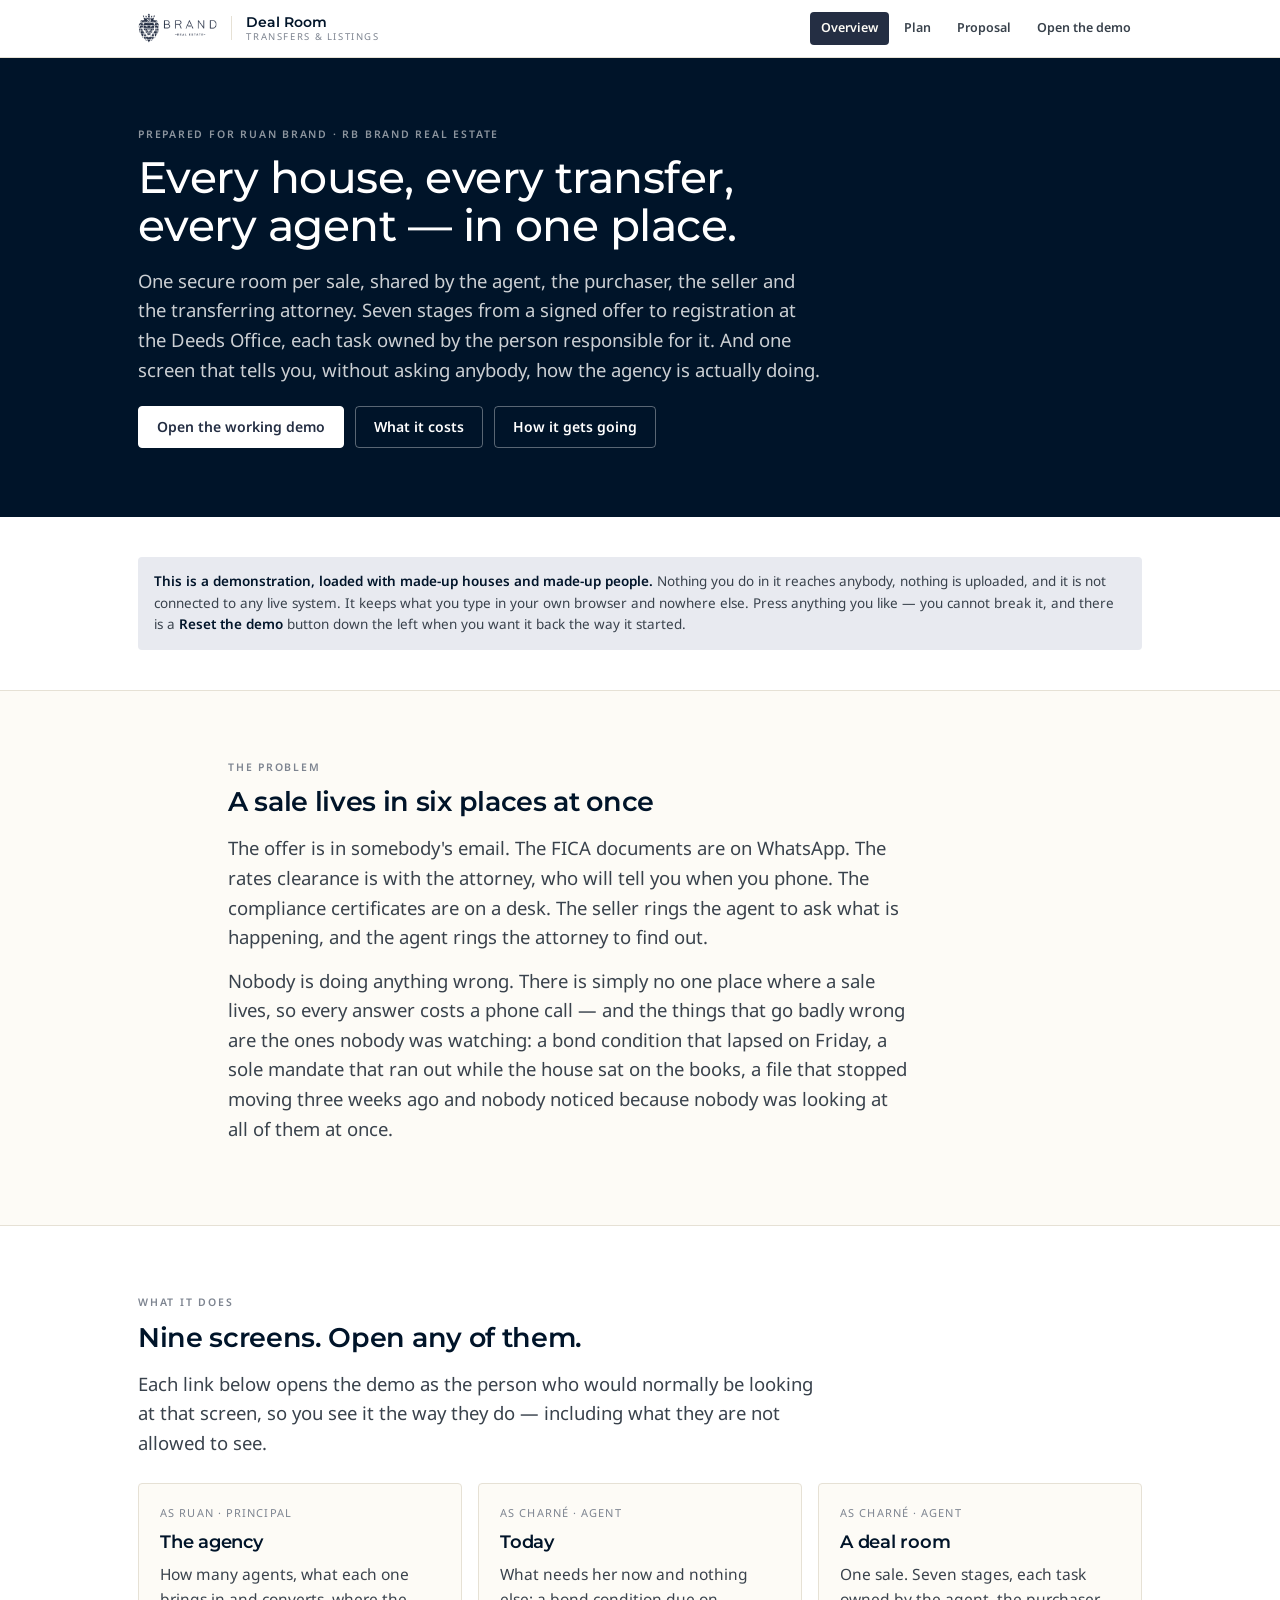
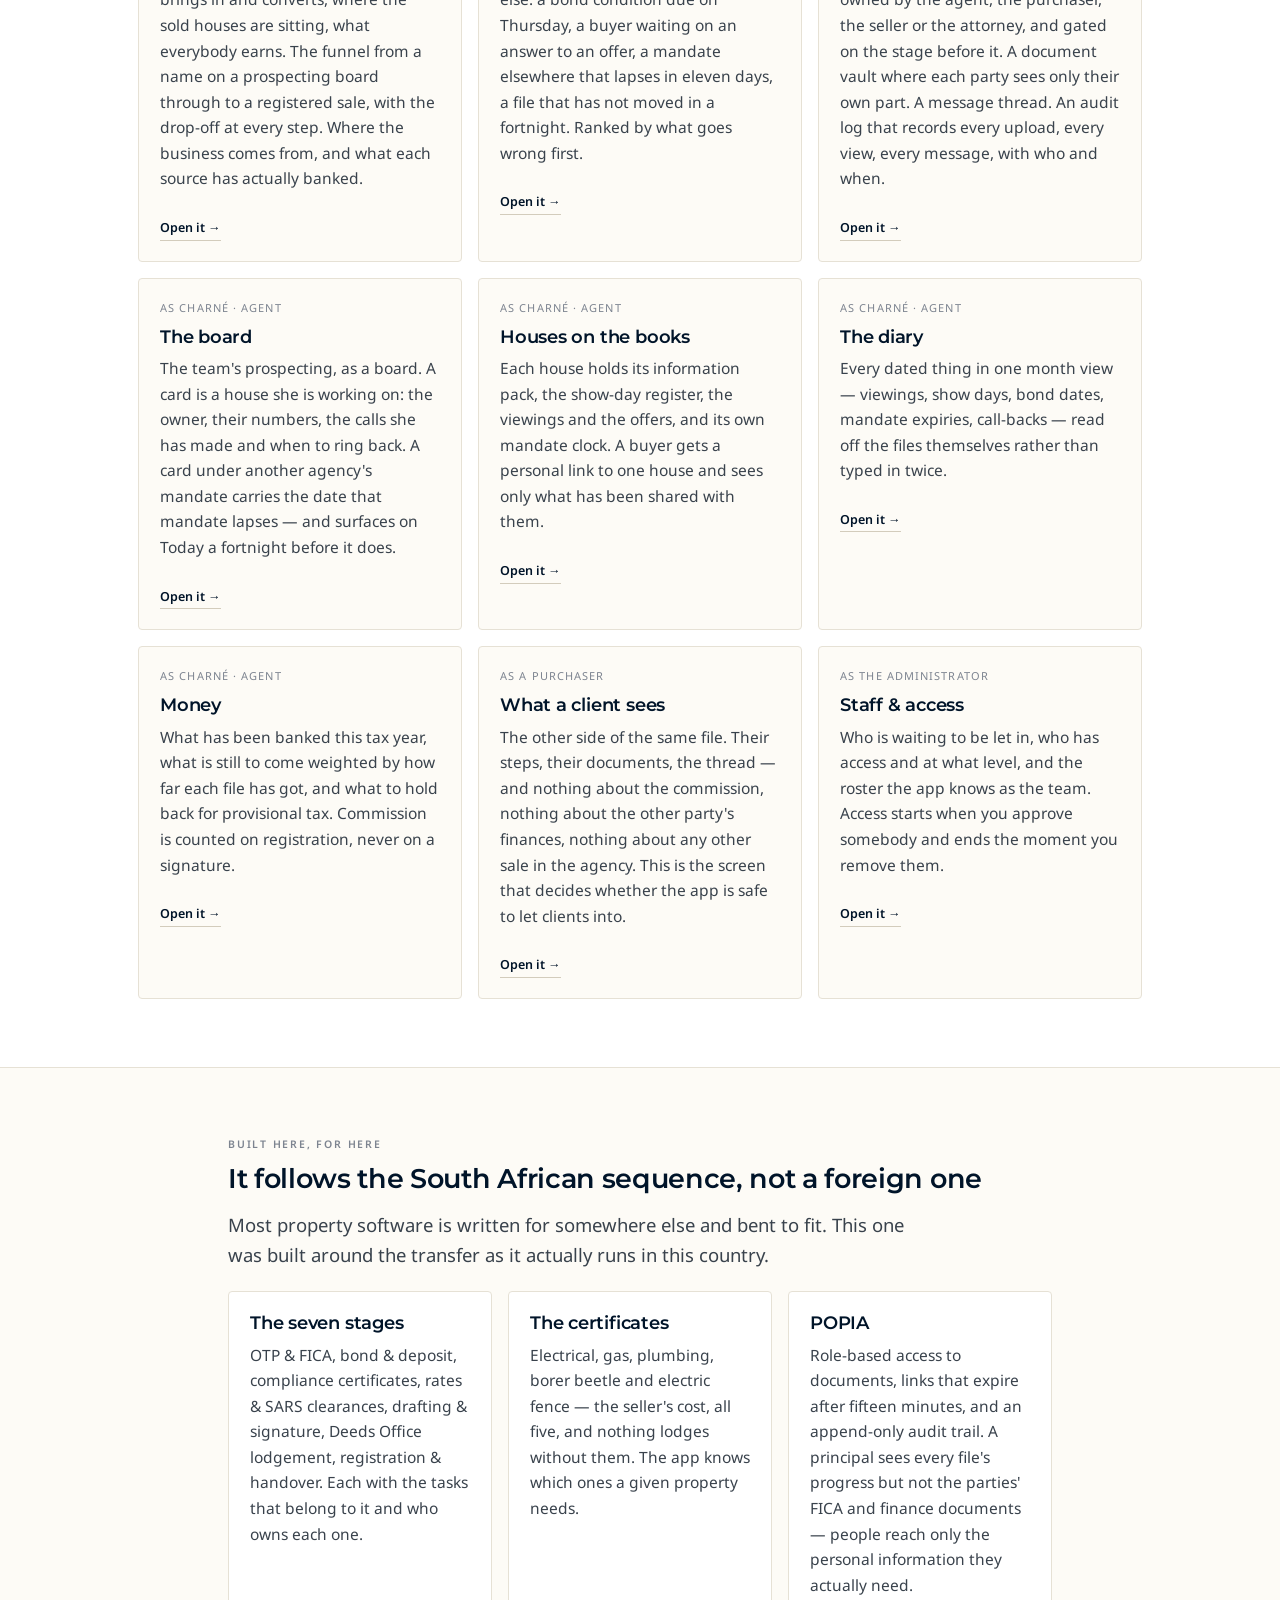
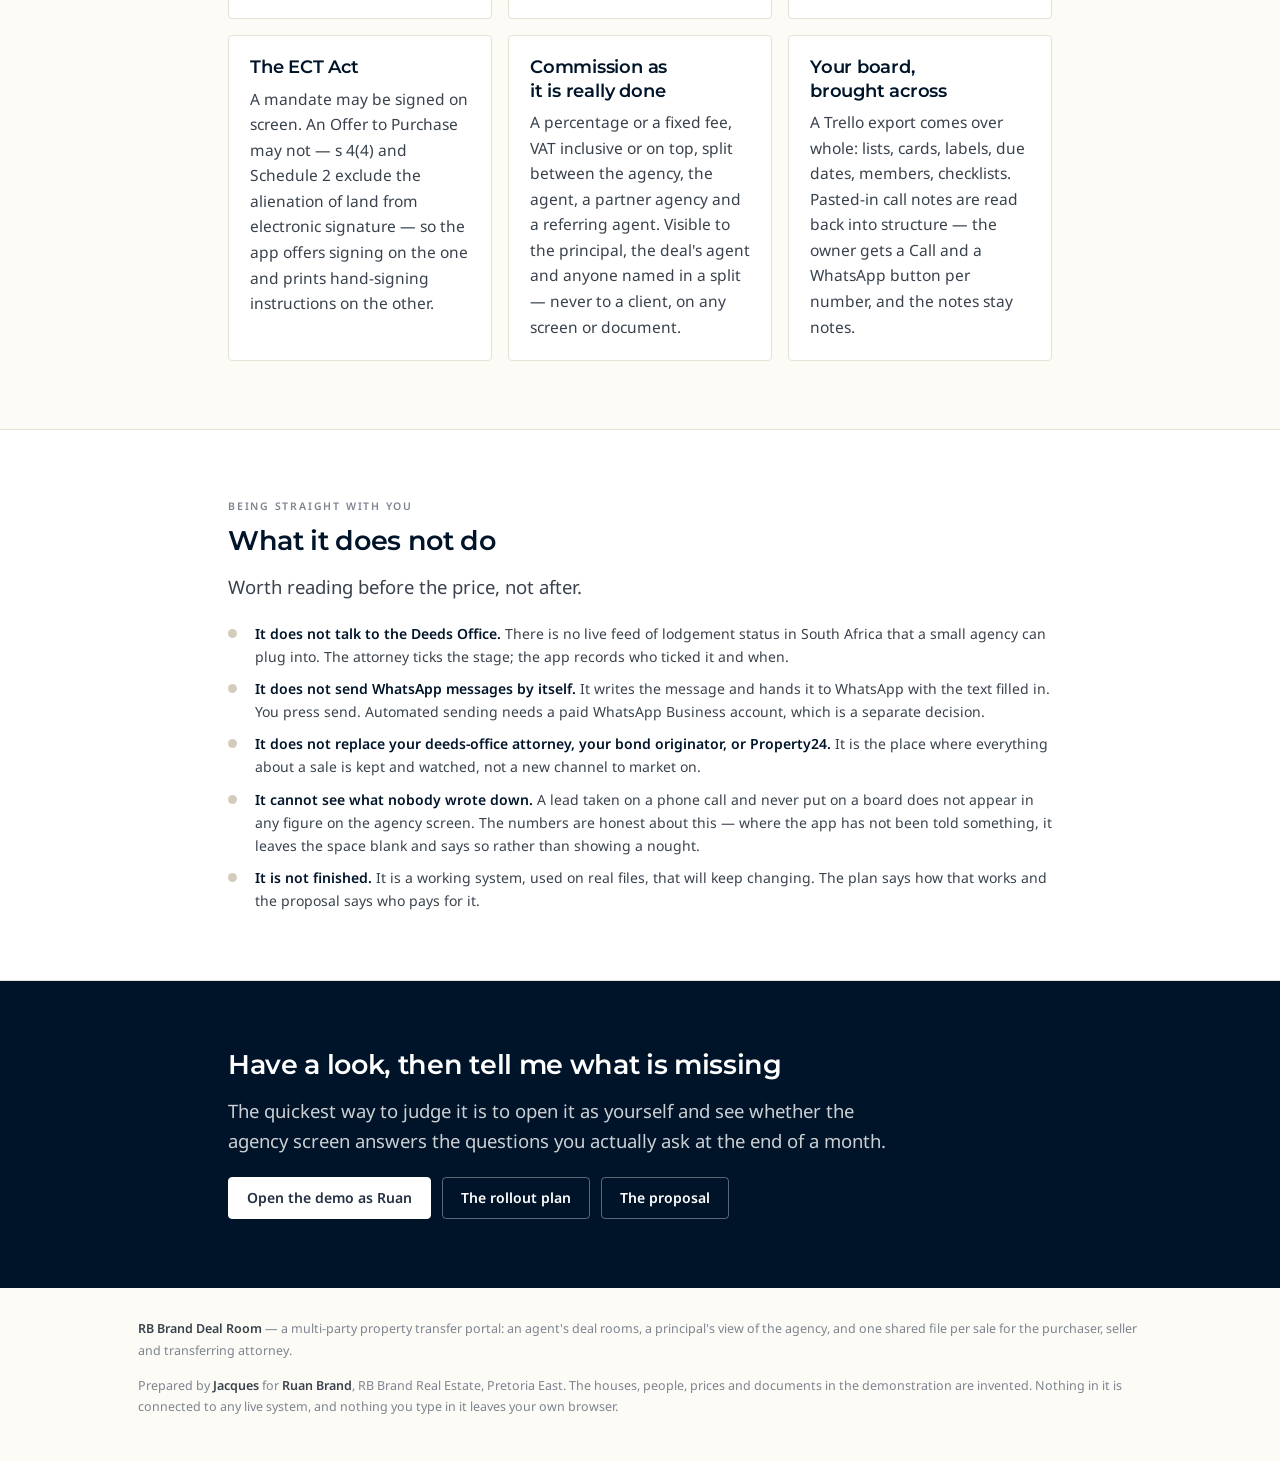
==== demo/index.html @ aa37e5e6 "A demonstration site, for showing the agency to its owner Three pages and a working copy of the app," ====
<!doctype html>
<html lang="en-ZA">
<head>
<meta charset="utf-8">
<meta name="viewport" content="width=device-width,initial-scale=1,viewport-fit=cover">
<title>RB Brand Deal Room</title>
<meta name="description" content="One room per sale, shared by the agent, the purchaser, the seller and the transferring attorney — and one screen that tells the principal how the agency is doing.">
<meta name="theme-color" content="#242E43">
<link rel="icon" href="app/favicon-32.png" type="image/png" sizes="32x32">
<link rel="preconnect" href="https://fonts.googleapis.com"><link rel="preconnect" href="https://fonts.gstatic.com" crossorigin>
<link rel="stylesheet" href="https://fonts.googleapis.com/css2?family=Montserrat:wght@300;400;500;600;700&family=Noto+Sans:wght@400;500;600;700&family=Noto+Sans+Mono:wght@400;500&display=swap">
<link rel="stylesheet" href="rb.css">
</head>
<body>

<header class="bar">
  <div class="wrap wide">
    <img class="lockup" src="rb-logo.png" alt="RB Brand Real Estate">
    <span class="sep"></span>
    <div class="who"><b>Deal&nbsp;Room</b><span>Transfers &amp; Listings</span></div>
    <nav>
      <a href="index.html" aria-current="page">Overview</a>
      <a href="plan.html">Plan</a>
      <a href="proposal.html">Proposal</a>
      <a href="app/?as=riaan&amp;view=agency">Open the demo</a>
    </nav>
  </div>
</header>

<section class="band ink">
  <div class="wrap wide">
    <p class="eyebrow">Prepared for Ruan Brand · RB Brand Real Estate</p>
    <h1>Every house, every transfer,<br>every agent — in one place.</h1>
    <p class="lead" style="margin-top:16px">One secure room per sale, shared by the agent, the purchaser, the seller
      and the transferring attorney. Seven stages from a signed offer to registration at the Deeds Office, each task
      owned by the person responsible for it. And one screen that tells you, without asking anybody, how the agency
      is actually doing.</p>
    <div class="btns">
      <a class="btn btn-p" href="app/?as=riaan&amp;view=agency">Open the working demo</a>
      <a class="btn" href="proposal.html">What it costs</a>
      <a class="btn" href="plan.html">How it gets going</a>
    </div>
  </div>
</section>

<section class="band tight paper">
  <div class="wrap wide">
    <div class="note calm"><div><b>This is a demonstration, loaded with made-up houses and made-up people.</b>
      Nothing you do in it reaches anybody, nothing is uploaded, and it is not connected to any live system.
      It keeps what you type in your own browser and nowhere else. Press anything you like — you cannot break it,
      and there is a <b>Reset the demo</b> button down the left when you want it back the way it started.</div></div>
  </div>
</section>

<section class="band">
  <div class="wrap">
    <p class="eyebrow">The problem</p>
    <h2>A sale lives in six places at once</h2>
    <p class="lead" style="margin-top:14px">The offer is in somebody's email. The FICA documents are on WhatsApp.
      The rates clearance is with the attorney, who will tell you when you phone. The compliance certificates are
      on a desk. The seller rings the agent to ask what is happening, and the agent rings the attorney to find out.</p>
    <p class="lead">Nobody is doing anything wrong. There is simply no one place where a sale lives, so every answer
      costs a phone call — and the things that go badly wrong are the ones nobody was watching: a bond condition
      that lapsed on Friday, a sole mandate that ran out while the house sat on the books, a file that stopped
      moving three weeks ago and nobody noticed because nobody was looking at all of them at once.</p>
  </div>
</section>

<section class="band paper">
  <div class="wrap wide">
    <p class="eyebrow">What it does</p>
    <h2>Nine screens. Open any of them.</h2>
    <p class="lead" style="margin-top:14px;margin-bottom:26px">Each link below opens the demo as the person who would
      normally be looking at that screen, so you see it the way they do — including what they are not allowed to see.</p>

    <div class="grid grid-2">
      <div class="card">
        <div class="who-l">As Ruan · Principal</div>
        <h3>The agency</h3>
        <p>How many agents, what each one brings in and converts, where the sold houses are sitting, what everybody
          earns. The funnel from a name on a prospecting board through to a registered sale, with the drop-off at
          every step. Where the business comes from, and what each source has actually banked.</p>
        <a class="go" href="app/?as=riaan&amp;view=agency">Open it →</a>
      </div>
      <div class="card">
        <div class="who-l">As Charné · Agent</div>
        <h3>Today</h3>
        <p>What needs her now and nothing else: a bond condition due on Thursday, a buyer waiting on an answer to
          an offer, a mandate elsewhere that lapses in eleven days, a file that has not moved in a fortnight.
          Ranked by what goes wrong first.</p>
        <a class="go" href="app/?as=charne&amp;view=today">Open it →</a>
      </div>
      <div class="card">
        <div class="who-l">As Charné · Agent</div>
        <h3>A deal room</h3>
        <p>One sale. Seven stages, each task owned by the agent, the purchaser, the seller or the attorney, and
          gated on the stage before it. A document vault where each party sees only their own part. A message
          thread. An audit log that records every upload, every view, every message, with who and when.</p>
        <a class="go" href="app/?as=charne&amp;deal=d1&amp;view=dash">Open it →</a>
      </div>
      <div class="card">
        <div class="who-l">As Charné · Agent</div>
        <h3>The board</h3>
        <p>The team's prospecting, as a board. A card is a house she is working on: the owner, their numbers, the
          calls she has made and when to ring back. A card under another agency's mandate carries the date that
          mandate lapses — and surfaces on Today a fortnight before it does.</p>
        <a class="go" href="app/?as=charne&amp;view=board">Open it →</a>
      </div>
      <div class="card">
        <div class="who-l">As Charné · Agent</div>
        <h3>Houses on the books</h3>
        <p>Each house holds its information pack, the show-day register, the viewings and the offers, and its own
          mandate clock. A buyer gets a personal link to one house and sees only what has been shared with them.</p>
        <a class="go" href="app/?as=charne&amp;view=listings">Open it →</a>
      </div>
      <div class="card">
        <div class="who-l">As Charné · Agent</div>
        <h3>The diary</h3>
        <p>Every dated thing in one month view — viewings, show days, bond dates, mandate expiries, call-backs —
          read off the files themselves rather than typed in twice.</p>
        <a class="go" href="app/?as=charne&amp;view=cal">Open it →</a>
      </div>
      <div class="card">
        <div class="who-l">As Charné · Agent</div>
        <h3>Money</h3>
        <p>What has been banked this tax year, what is still to come weighted by how far each file has got, and
          what to hold back for provisional tax. Commission is counted on registration, never on a signature.</p>
        <a class="go" href="app/?as=charne&amp;view=money">Open it →</a>
      </div>
      <div class="card">
        <div class="who-l">As a purchaser</div>
        <h3>What a client sees</h3>
        <p>The other side of the same file. Their steps, their documents, the thread — and nothing about the
          commission, nothing about the other party's finances, nothing about any other sale in the agency.
          This is the screen that decides whether the app is safe to let clients into.</p>
        <a class="go" href="app/?as=thabo&amp;deal=d1&amp;view=track">Open it →</a>
      </div>
      <div class="card">
        <div class="who-l">As the administrator</div>
        <h3>Staff &amp; access</h3>
        <p>Who is waiting to be let in, who has access and at what level, and the roster the app knows as the team.
          Access starts when you approve somebody and ends the moment you remove them.</p>
        <a class="go" href="app/?as=jacques&amp;view=staff">Open it →</a>
      </div>
    </div>
  </div>
</section>

<section class="band">
  <div class="wrap">
    <p class="eyebrow">Built here, for here</p>
    <h2>It follows the South African sequence, not a foreign one</h2>
    <p class="lead" style="margin-top:14px">Most property software is written for somewhere else and bent to fit.
      This one was built around the transfer as it actually runs in this country.</p>
    <div class="grid" style="margin-top:22px">
      <div class="card"><h3>The seven stages</h3><p>OTP &amp; FICA, bond &amp; deposit, compliance certificates,
        rates &amp; SARS clearances, drafting &amp; signature, Deeds Office lodgement, registration &amp; handover.
        Each with the tasks that belong to it and who owns each one.</p></div>
      <div class="card"><h3>The certificates</h3><p>Electrical, gas, plumbing, borer beetle and electric fence —
        the seller's cost, all five, and nothing lodges without them. The app knows which ones a given property needs.</p></div>
      <div class="card"><h3>POPIA</h3><p>Role-based access to documents, links that expire after fifteen minutes,
        and an append-only audit trail. A principal sees every file's progress but not the parties' FICA and
        finance documents — people reach only the personal information they actually need.</p></div>
      <div class="card"><h3>The ECT Act</h3><p>A mandate may be signed on screen. An Offer to Purchase may not —
        s 4(4) and Schedule 2 exclude the alienation of land from electronic signature — so the app offers signing
        on the one and prints hand-signing instructions on the other.</p></div>
      <div class="card"><h3>Commission as it is really done</h3><p>A percentage or a fixed fee, VAT inclusive or on
        top, split between the agency, the agent, a partner agency and a referring agent. Visible to the principal,
        the deal's agent and anyone named in a split — never to a client, on any screen or document.</p></div>
      <div class="card"><h3>Your board, brought across</h3><p>A Trello export comes over whole: lists, cards, labels,
        due dates, members, checklists. Pasted-in call notes are read back into structure — the owner gets a Call
        and a WhatsApp button per number, and the notes stay notes.</p></div>
    </div>
  </div>
</section>

<section class="band paper">
  <div class="wrap">
    <p class="eyebrow">Being straight with you</p>
    <h2>What it does not do</h2>
    <p class="lead" style="margin-top:14px">Worth reading before the price, not after.</p>
    <ul class="ticks" style="margin-top:20px">
      <li class="no"><span><b>It does not talk to the Deeds Office.</b> There is no live feed of lodgement status
        in South Africa that a small agency can plug into. The attorney ticks the stage; the app records who ticked
        it and when.</span></li>
      <li class="no"><span><b>It does not send WhatsApp messages by itself.</b> It writes the message and hands it
        to WhatsApp with the text filled in. You press send. Automated sending needs a paid WhatsApp Business
        account, which is a separate decision.</span></li>
      <li class="no"><span><b>It does not replace your deeds-office attorney, your bond originator, or Property24.</b>
        It is the place where everything about a sale is kept and watched, not a new channel to market on.</span></li>
      <li class="no"><span><b>It cannot see what nobody wrote down.</b> A lead taken on a phone call and never put
        on a board does not appear in any figure on the agency screen. The numbers are honest about this — where
        the app has not been told something, it leaves the space blank and says so rather than showing a nought.</span></li>
      <li class="no"><span><b>It is not finished.</b> It is a working system, used on real files, that will keep
        changing. The plan says how that works and the proposal says who pays for it.</span></li>
    </ul>
  </div>
</section>

<section class="band ink">
  <div class="wrap">
    <h2>Have a look, then tell me what is missing</h2>
    <p class="lead" style="margin-top:14px">The quickest way to judge it is to open it as yourself and see whether
      the agency screen answers the questions you actually ask at the end of a month.</p>
    <div class="btns">
      <a class="btn btn-p" href="app/?as=riaan&amp;view=agency">Open the demo as Ruan</a>
      <a class="btn" href="plan.html">The rollout plan</a>
      <a class="btn" href="proposal.html">The proposal</a>
    </div>
  </div>
</section>

<footer>
  <div class="wrap wide">
    <p><b>RB Brand Deal Room</b> — a multi-party property transfer portal: an agent's deal rooms, a principal's
      view of the agency, and one shared file per sale for the purchaser, seller and transferring attorney.</p>
    <p>Prepared by <b>Jacques</b> for <b>Ruan Brand</b>, RB Brand Real Estate, Pretoria East. The houses, people,
      prices and documents in the demonstration are invented. Nothing in it is connected to any live system, and
      nothing you type in it leaves your own browser.</p>
  </div>
</footer>

</body>
</html>
---- demo/rb.css ----
/* RB Brand Real Estate — the identity as read off rbbrandrealestate.co.za.
   One navy, a deeper navy behind it, slate for reading, cream for the page.
   The brand carries no accent colour, so the navy does the work an accent
   normally does; on a dark screen that role passes to a warm stone. */
:root{
  --navy:#242E43; --deep:#001429; --slate:#39424C; --cream:#FDFBF6; --surface:#FFFFFF;
  --line:#E6E1D5; --line-2:#D3CCBC; --muted:#7D8490; --accent:#242E43; --accent-soft:#E8EAF0;
  --go:#1A6B3A; --go-bg:#E9F3EC; --wait:#8A6100; --wait-bg:#FBF1DC; --stop:#8B1A1A; --stop-bg:#F8EAEA;
  --display:Montserrat,"Helvetica Neue",Arial,sans-serif;
  --body:"Noto Sans","Helvetica Neue",Arial,sans-serif;
  --mono:"Noto Sans Mono",ui-monospace,Menlo,Consolas,monospace;
  --invert:0; --r:4px;
  color-scheme:light;
}
@media (prefers-color-scheme:dark){
  :root:not([data-theme="light"]){
    --navy:#AEB6C4; --deep:#F2EFE8; --slate:#AEB6C4; --cream:#0B111C; --surface:#151D2B;
    --line:#283245; --line-2:#364156; --muted:#828B9A; --accent:#D8CFBC; --accent-soft:#1D2738;
    --go:#5FBF87; --go-bg:#12301F; --wait:#D9A93C; --wait-bg:#332715; --stop:#E28080; --stop-bg:#331919;
    --invert:1; color-scheme:dark;
  }
}
:root[data-theme="dark"]{
  --navy:#AEB6C4; --deep:#F2EFE8; --slate:#AEB6C4; --cream:#0B111C; --surface:#151D2B;
  --line:#283245; --line-2:#364156; --muted:#828B9A; --accent:#D8CFBC; --accent-soft:#1D2738;
  --go:#5FBF87; --go-bg:#12301F; --wait:#D9A93C; --wait-bg:#332715; --stop:#E28080; --stop-bg:#331919;
  --invert:1; color-scheme:dark;
}

*{box-sizing:border-box}
html{-webkit-text-size-adjust:100%}
body{margin:0;background:var(--cream);color:var(--slate);font-family:var(--body);
  font-size:15.5px;line-height:1.65;-webkit-font-smoothing:antialiased}
img{max-width:100%}

.wrap{max-width:860px;margin:0 auto;
  padding-left:max(18px,env(safe-area-inset-left,0px));
  padding-right:max(18px,env(safe-area-inset-right,0px));padding-block:0}
.wide{max-width:1040px}

h1,h2,h3,h4{font-family:var(--display);color:var(--deep);margin:0;text-wrap:balance;letter-spacing:-.012em}
h1{font-size:clamp(29px,5.6vw,44px);line-height:1.1;font-weight:500}
h2{font-size:clamp(21px,3.4vw,27px);line-height:1.22;font-weight:600}
h3{font-size:clamp(16px,2.2vw,18px);line-height:1.3;font-weight:600}
h4{font-size:14.5px;font-weight:600}
p{margin:0 0 14px}
a{color:var(--deep);text-underline-offset:3px}
strong,b{color:var(--deep);font-weight:600}
.lead{font-size:clamp(16px,2.3vw,18.5px);line-height:1.6;color:var(--slate);max-width:62ch}
.muted{color:var(--muted)}
.mono{font-family:var(--mono);font-variant-numeric:tabular-nums}
.eyebrow{font-size:10.5px;font-weight:600;letter-spacing:.17em;text-transform:uppercase;color:var(--muted);margin:0 0 10px}

/* ── the bar ─────────────────────────────────────────────────────── */
.bar{background:var(--surface);border-bottom:1px solid var(--line);position:sticky;
  top:env(safe-area-inset-top,0px);z-index:20}
body::before{content:"";position:fixed;inset:0 0 auto;height:env(safe-area-inset-top,0px);
  background:var(--surface);z-index:21}
.bar .wrap{display:flex;align-items:center;gap:14px;padding-block:12px;flex-wrap:wrap}
.lockup{height:30px;width:auto;display:block;flex:none;filter:invert(var(--invert))}
.bar .sep{width:1px;height:24px;background:var(--line);flex:none}
.bar .who{display:flex;flex-direction:column;line-height:1.2;min-width:0}
.bar .who b{font-family:var(--display);font-size:14px;font-weight:600;color:var(--deep)}
.bar .who span{font-size:9.5px;letter-spacing:.17em;text-transform:uppercase;color:var(--muted)}
.bar nav{margin-left:auto;display:flex;gap:4px;flex-wrap:wrap}
.bar nav a{font-size:12.5px;font-weight:600;color:var(--slate);text-decoration:none;
  padding:6px 11px;border-radius:var(--r)}
.bar nav a:hover{background:var(--accent-soft);color:var(--deep)}
.bar nav a[aria-current="page"]{background:var(--navy);color:var(--surface)}
:root[data-theme="dark"] .bar nav a[aria-current="page"],
:root:not([data-theme="light"]) .bar nav a[aria-current="page"]{color:var(--cream)}

/* ── bands ───────────────────────────────────────────────────────── */
.band{border-bottom:1px solid var(--line)}
.band>.wrap{padding-block:clamp(38px,7vw,68px)}
.band.tight>.wrap{padding-block:clamp(26px,4.5vw,40px)}
.band.paper{background:var(--surface)}
.band.ink{background:var(--navy);border-bottom-color:var(--navy)}
.band.ink h1,.band.ink h2,.band.ink h3,.band.ink b,.band.ink strong{color:#FFF}
.band.ink,.band.ink p,.band.ink li{color:rgba(255,255,255,.80)}
.band.ink .eyebrow{color:rgba(255,255,255,.55)}
:root[data-theme="dark"] .band.ink,:root:not([data-theme="light"]) .band.ink{background:var(--deep);border-bottom-color:var(--deep)}

/* ── buttons ─────────────────────────────────────────────────────── */
.btn{display:inline-flex;align-items:center;gap:8px;font-family:var(--body);font-size:14px;
  font-weight:600;border-radius:var(--r);padding:11px 18px;border:1px solid var(--line-2);
  background:var(--surface);color:var(--deep);text-decoration:none;cursor:pointer;line-height:1.3}
.btn:hover{border-color:var(--navy)}
.btn-p{background:var(--navy);border-color:var(--navy);color:#FFF}
:root[data-theme="dark"] .btn-p{background:var(--accent);border-color:var(--accent);color:#0B111C}
@media (prefers-color-scheme:dark){:root:not([data-theme="light"]) .btn-p{background:var(--accent);border-color:var(--accent);color:#0B111C}}
.btn-p:hover{opacity:.9}
.band.ink .btn{background:transparent;border-color:rgba(255,255,255,.35);color:#FFF}
.band.ink .btn-p{background:#FFF;border-color:#FFF;color:var(--navy)}
.btns{display:flex;gap:11px;flex-wrap:wrap;margin-top:22px}

/* ── cards and grids ─────────────────────────────────────────────── */
.grid{display:grid;gap:16px;grid-template-columns:repeat(auto-fit,minmax(248px,1fr))}
.grid>*{min-width:0}
.grid-2{grid-template-columns:repeat(auto-fit,minmax(320px,1fr))}
.card{background:var(--surface);border:1px solid var(--line);border-radius:var(--r);padding:20px 21px}
.band.paper .card{background:var(--cream)}
.card h3{margin-bottom:7px}
.card p:last-child{margin-bottom:0}
.card .who-l{font-size:11px;letter-spacing:.1em;text-transform:uppercase;color:var(--muted);margin-bottom:9px}
.card a.go{display:inline-block;margin-top:12px;font-size:12.5px;font-weight:600;color:var(--deep);
  text-decoration:none;border-bottom:1px solid var(--line-2);padding-bottom:1px}
.card a.go:hover{border-bottom-color:var(--navy)}

.note{display:flex;gap:12px;background:var(--wait-bg);color:var(--wait);border-radius:var(--r);
  padding:14px 16px;font-size:13.5px;line-height:1.6}
.note b{color:inherit}
.note.calm{background:var(--accent-soft);color:var(--slate)}
.note.calm b{color:var(--deep)}

/* ── numbered steps ──────────────────────────────────────────────── */
ol.steps{list-style:none;margin:0;padding:0;counter-reset:s;display:flex;flex-direction:column;gap:2px}
ol.steps>li{counter-increment:s;display:grid;grid-template-columns:34px 1fr;gap:15px;
  padding:17px 0;border-top:1px solid var(--line)}
ol.steps>li:first-child{border-top:0}
ol.steps>li::before{content:counter(s,decimal-leading-zero);font-family:var(--mono);font-size:12px;
  color:var(--muted);padding-top:3px}
ol.steps h3{margin-bottom:5px}
ol.steps p{margin:0;font-size:14px}
ol.steps .when{font-family:var(--mono);font-size:11px;color:var(--muted);
  letter-spacing:.04em;margin-bottom:5px;display:block}

/* ── tables ──────────────────────────────────────────────────────── */
.tbl{overflow-x:auto;border:1px solid var(--line);border-radius:var(--r);background:var(--surface)}
.band.paper .tbl{background:var(--cream)}
table{width:100%;border-collapse:collapse;font-size:13.5px}
th,td{text-align:left;padding:11px 14px;border-bottom:1px solid var(--line);vertical-align:top}
th{font-size:10px;font-weight:600;letter-spacing:.11em;text-transform:uppercase;color:var(--muted);
  background:var(--accent-soft);white-space:nowrap}
:root[data-theme="dark"] th,:root:not([data-theme="light"]) th{background:var(--accent-soft)}
tbody tr:last-child td{border-bottom:0}
td.n,th.n{text-align:right;font-family:var(--mono);font-variant-numeric:tabular-nums;white-space:nowrap}
td b{color:var(--deep)}
tfoot td{font-weight:600;background:var(--accent-soft)}

/* ── price ───────────────────────────────────────────────────────── */
.price{display:flex;flex-direction:column;gap:3px;margin:4px 0 16px}
.price .amt{font-family:var(--display);font-size:clamp(28px,5vw,38px);font-weight:600;color:var(--deep);
  line-height:1.05;font-variant-numeric:tabular-nums}
.price .per{font-size:12.5px;color:var(--muted)}
.tag{display:inline-block;font-size:10.5px;font-weight:600;letter-spacing:.1em;text-transform:uppercase;
  padding:3px 9px;border-radius:999px;background:var(--accent-soft);color:var(--slate);margin-bottom:12px}
.tag.go{background:var(--go-bg);color:var(--go)}

ul.ticks{list-style:none;margin:0;padding:0;display:flex;flex-direction:column;gap:9px;font-size:14px}
ul.ticks li{display:grid;grid-template-columns:17px 1fr;gap:10px;align-items:start}
ul.ticks li::before{content:"";width:9px;height:9px;margin-top:7px;border-radius:50%;
  background:var(--accent);box-shadow:0 0 0 3px var(--accent-soft)}
ul.ticks li.no::before{background:var(--line-2);box-shadow:0 0 0 3px transparent}
ul.plain{margin:0;padding-left:20px;font-size:14px;display:flex;flex-direction:column;gap:7px}

.sig{display:grid;gap:22px 30px;grid-template-columns:repeat(auto-fit,minmax(230px,1fr));margin-top:10px;max-width:620px}
.sig .ln{border-bottom:1px solid var(--line-2);height:38px}
.sig .lbl{font-size:11px;letter-spacing:.1em;text-transform:uppercase;color:var(--muted);margin-top:7px}

footer{font-size:12.5px;color:var(--muted);line-height:1.7}
footer .wrap{padding-block:30px}
footer b{color:var(--slate)}

@media print{
  .bar,.btns,.noprint{display:none!important}
  body{background:#fff;font-size:11pt}
  .band{border-bottom:0}
  .band>.wrap{padding-block:14px}
  .card,.tbl{break-inside:avoid}
}
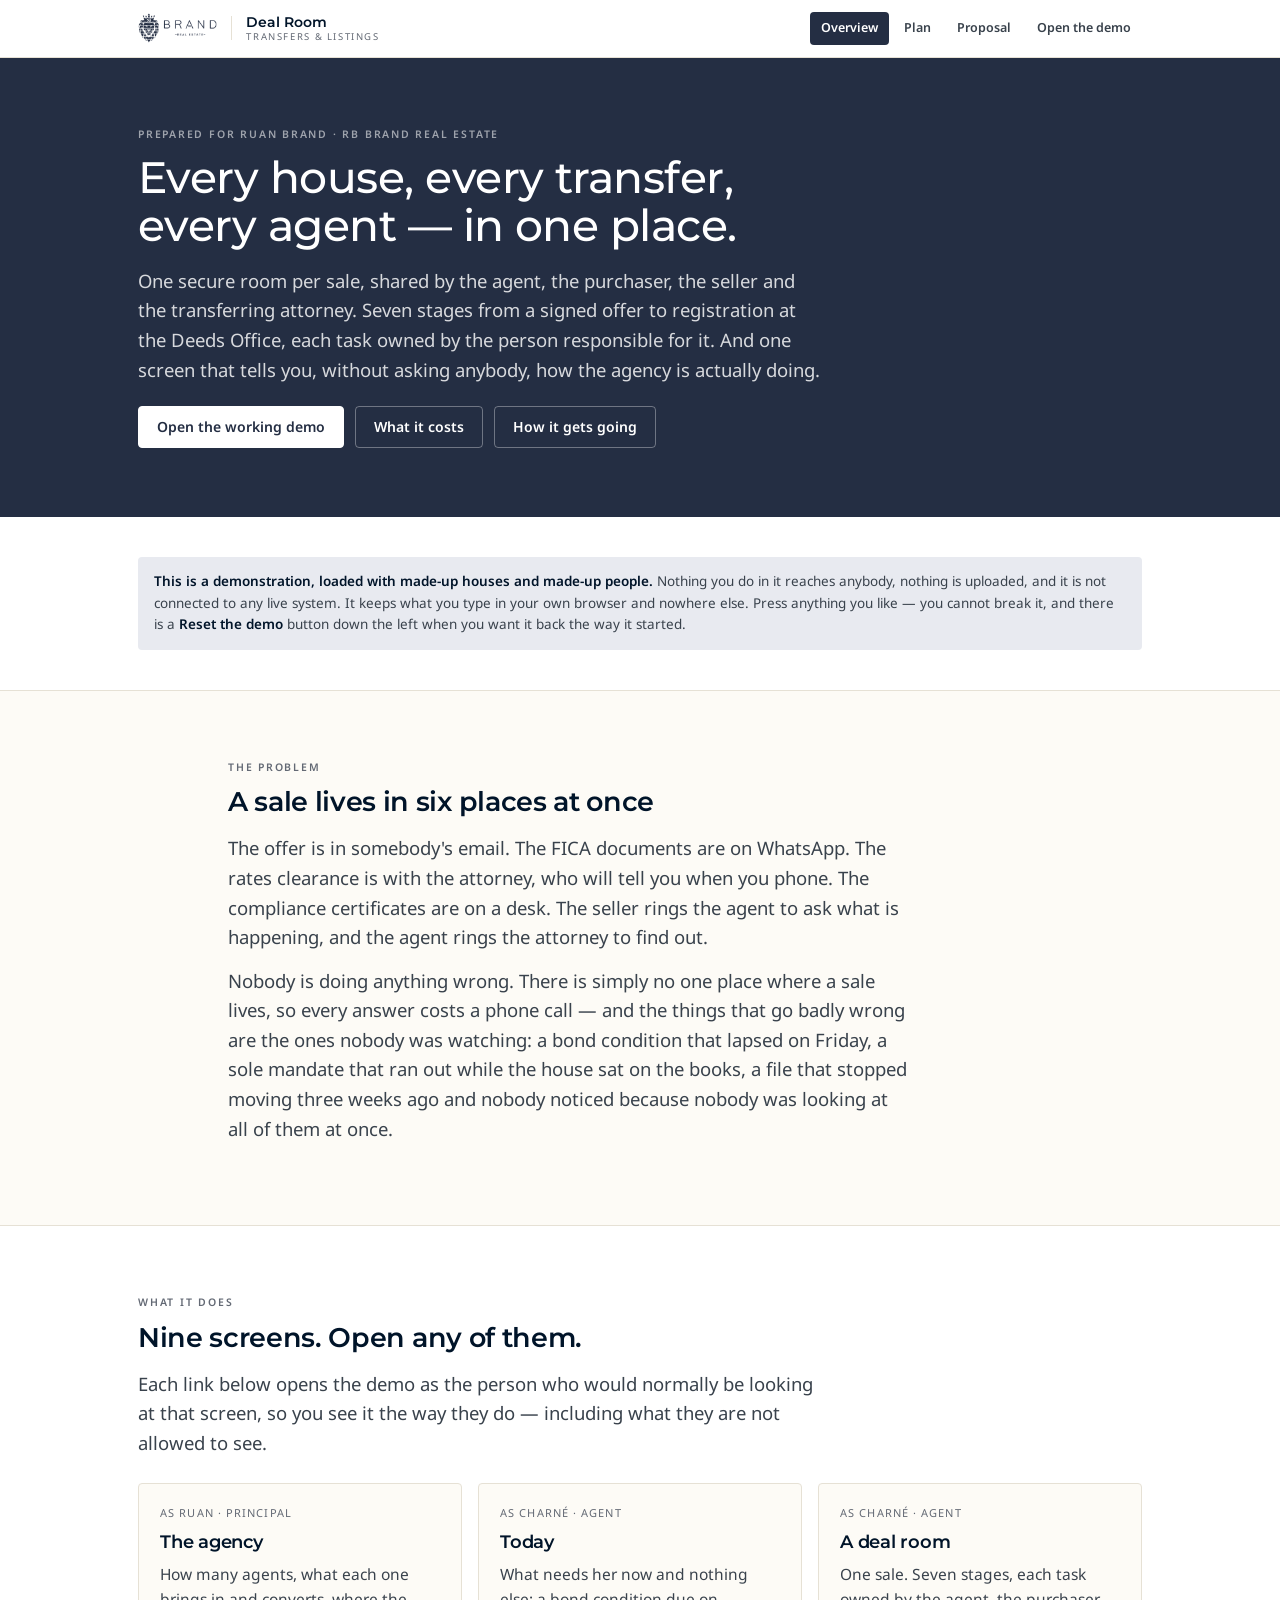
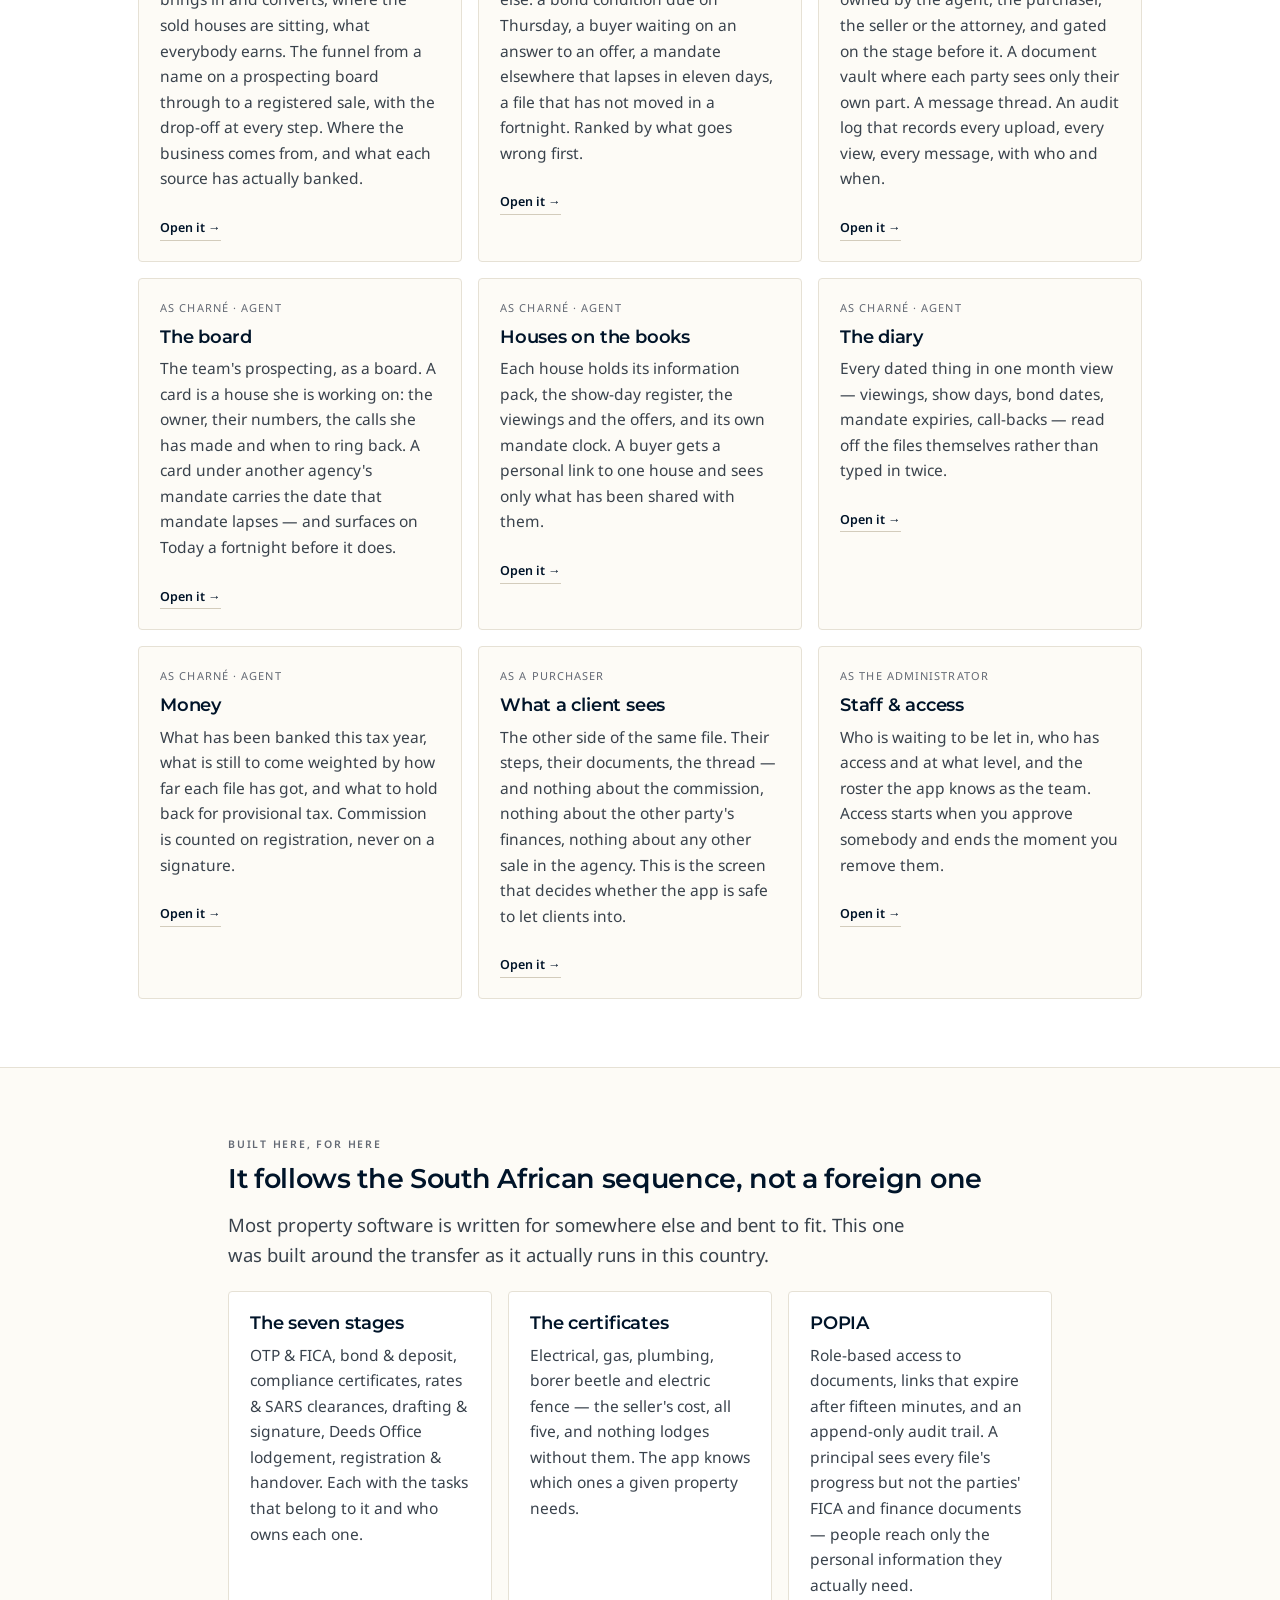
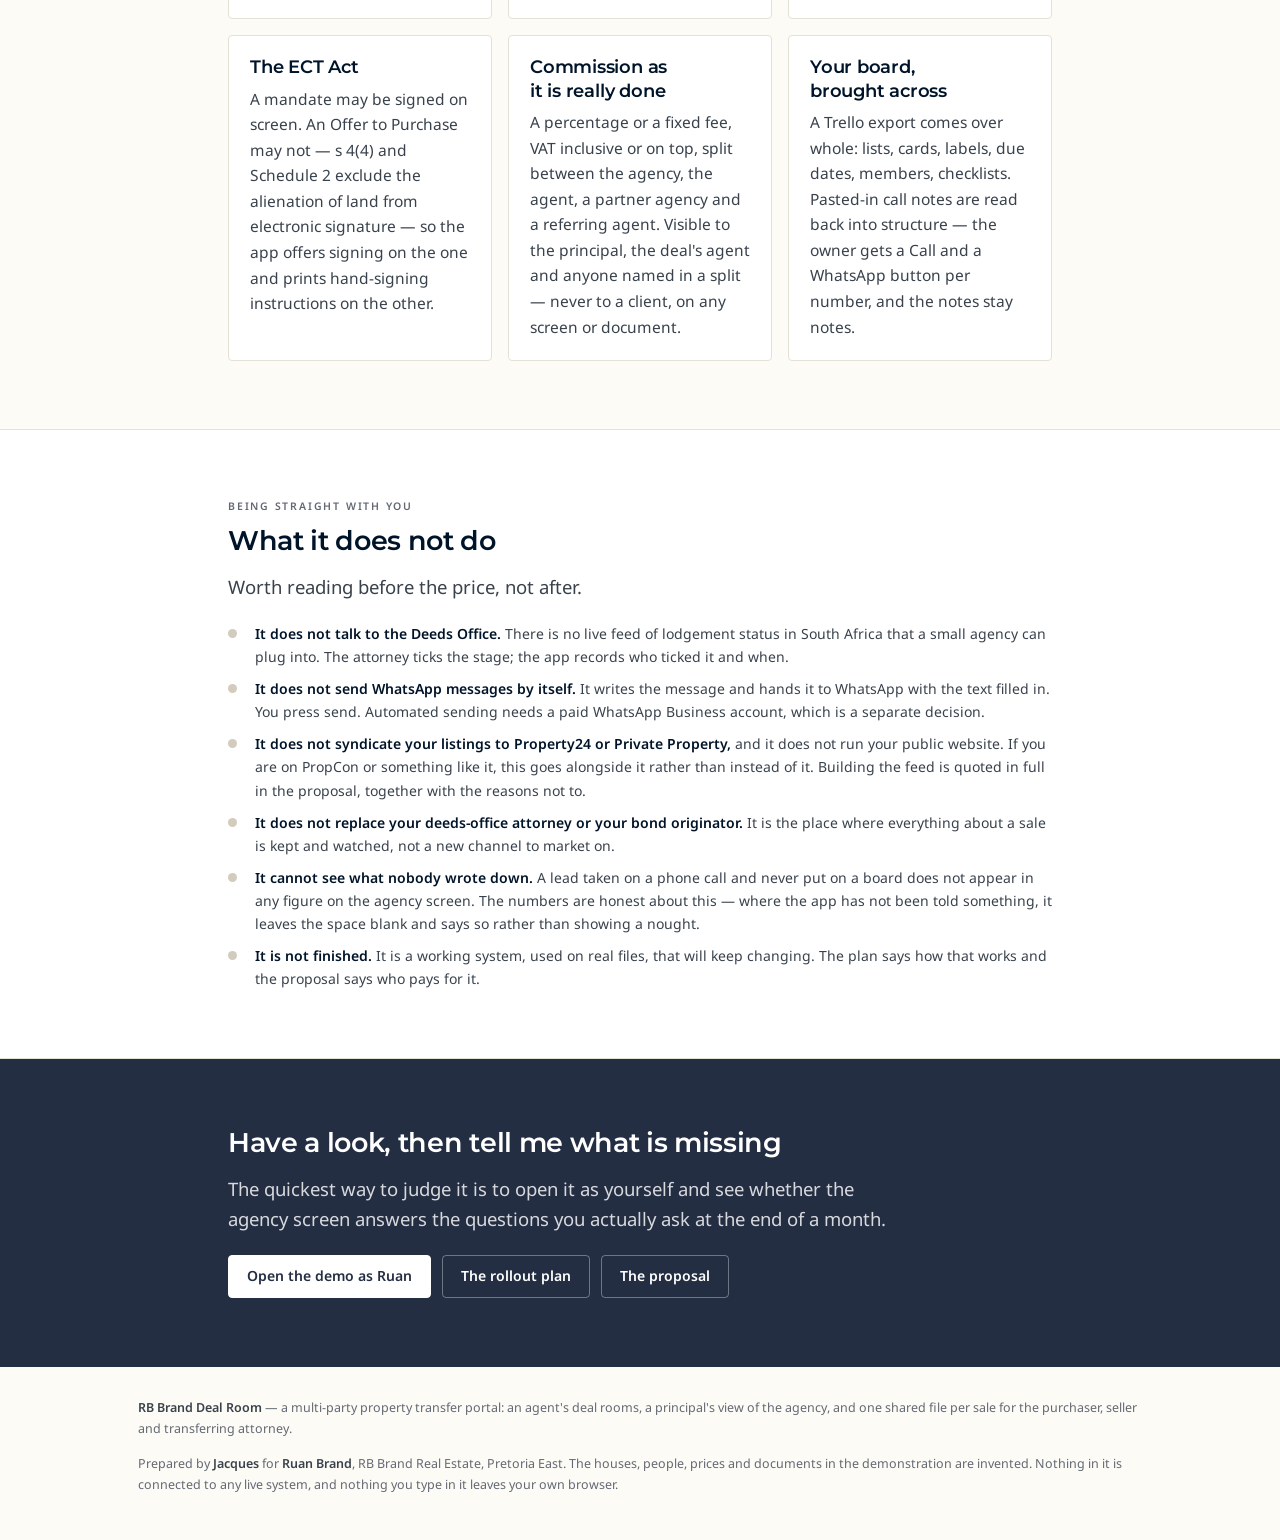
==== commit dd6ae64d: "Quote the syndication, and say why not to buy it yet Jacques asked what a live feed would take, to c" ====
--- a/demo/index.html
+++ b/demo/index.html
@@ -186,7 +186,10 @@
       <li class="no"><span><b>It does not send WhatsApp messages by itself.</b> It writes the message and hands it
         to WhatsApp with the text filled in. You press send. Automated sending needs a paid WhatsApp Business
         account, which is a separate decision.</span></li>
-      <li class="no"><span><b>It does not replace your deeds-office attorney, your bond originator, or Property24.</b>
+      <li class="no"><span><b>It does not syndicate your listings to Property24 or Private Property,</b> and it does
+        not run your public website. If you are on PropCon or something like it, this goes alongside it rather than
+        instead of it. Building the feed is quoted in full in the proposal, together with the reasons not to.</span></li>
+      <li class="no"><span><b>It does not replace your deeds-office attorney or your bond originator.</b>
         It is the place where everything about a sale is kept and watched, not a new channel to market on.</span></li>
       <li class="no"><span><b>It cannot see what nobody wrote down.</b> A lead taken on a phone call and never put
         on a board does not appear in any figure on the agency screen. The numbers are honest about this — where
--- a/demo/rb.css
+++ b/demo/rb.css
@@ -4,26 +4,32 @@
    normally does; on a dark screen that role passes to a warm stone. */
 :root{
   --navy:#242E43; --deep:#001429; --slate:#39424C; --cream:#FDFBF6; --surface:#FFFFFF;
-  --line:#E6E1D5; --line-2:#D3CCBC; --muted:#7D8490; --accent:#242E43; --accent-soft:#E8EAF0;
+  --line:#E6E1D5; --line-2:#D3CCBC; --muted:#636974; --accent:#242E43; --accent-soft:#E8EAF0;
   --go:#1A6B3A; --go-bg:#E9F3EC; --wait:#8A6100; --wait-bg:#FBF1DC; --stop:#8B1A1A; --stop-bg:#F8EAEA;
   --display:Montserrat,"Helvetica Neue",Arial,sans-serif;
   --body:"Noto Sans","Helvetica Neue",Arial,sans-serif;
   --mono:"Noto Sans Mono",ui-monospace,Menlo,Consolas,monospace;
+  --ink-bg:#242E43; --ink-fg:#FFFFFF; --ink-dim:rgba(255,255,255,.82); --ink-faint:rgba(255,255,255,.56);
+  --ink-line:rgba(255,255,255,.34); --ink-halo:rgba(255,255,255,.16);
   --invert:0; --r:4px;
   color-scheme:light;
 }
 @media (prefers-color-scheme:dark){
   :root:not([data-theme="light"]){
     --navy:#AEB6C4; --deep:#F2EFE8; --slate:#AEB6C4; --cream:#0B111C; --surface:#151D2B;
-    --line:#283245; --line-2:#364156; --muted:#828B9A; --accent:#D8CFBC; --accent-soft:#1D2738;
+    --line:#283245; --line-2:#364156; --muted:#949BA8; --accent:#D8CFBC; --accent-soft:#1D2738;
     --go:#5FBF87; --go-bg:#12301F; --wait:#D9A93C; --wait-bg:#332715; --stop:#E28080; --stop-bg:#331919;
+    --ink-bg:#001429; --ink-fg:#F7F5EF; --ink-dim:rgba(247,245,239,.80); --ink-faint:rgba(247,245,239,.54);
+    --ink-line:rgba(247,245,239,.30); --ink-halo:rgba(247,245,239,.14);
     --invert:1; color-scheme:dark;
   }
 }
 :root[data-theme="dark"]{
   --navy:#AEB6C4; --deep:#F2EFE8; --slate:#AEB6C4; --cream:#0B111C; --surface:#151D2B;
-  --line:#283245; --line-2:#364156; --muted:#828B9A; --accent:#D8CFBC; --accent-soft:#1D2738;
+  --line:#283245; --line-2:#364156; --muted:#949BA8; --accent:#D8CFBC; --accent-soft:#1D2738;
   --go:#5FBF87; --go-bg:#12301F; --wait:#D9A93C; --wait-bg:#332715; --stop:#E28080; --stop-bg:#331919;
+  --ink-bg:#001429; --ink-fg:#F7F5EF; --ink-dim:rgba(247,245,239,.80); --ink-faint:rgba(247,245,239,.54);
+  --ink-line:rgba(247,245,239,.30); --ink-halo:rgba(247,245,239,.14);
   --invert:1; color-scheme:dark;
 }
 
@@ -66,20 +72,18 @@
 .bar nav a{font-size:12.5px;font-weight:600;color:var(--slate);text-decoration:none;
   padding:6px 11px;border-radius:var(--r)}
 .bar nav a:hover{background:var(--accent-soft);color:var(--deep)}
-.bar nav a[aria-current="page"]{background:var(--navy);color:var(--surface)}
-:root[data-theme="dark"] .bar nav a[aria-current="page"],
-:root:not([data-theme="light"]) .bar nav a[aria-current="page"]{color:var(--cream)}
+.bar nav a[aria-current="page"]{background:var(--accent);color:var(--surface)}
 
 /* ── bands ───────────────────────────────────────────────────────── */
 .band{border-bottom:1px solid var(--line)}
 .band>.wrap{padding-block:clamp(38px,7vw,68px)}
 .band.tight>.wrap{padding-block:clamp(26px,4.5vw,40px)}
 .band.paper{background:var(--surface)}
-.band.ink{background:var(--navy);border-bottom-color:var(--navy)}
-.band.ink h1,.band.ink h2,.band.ink h3,.band.ink b,.band.ink strong{color:#FFF}
-.band.ink,.band.ink p,.band.ink li{color:rgba(255,255,255,.80)}
-.band.ink .eyebrow{color:rgba(255,255,255,.55)}
-:root[data-theme="dark"] .band.ink,:root:not([data-theme="light"]) .band.ink{background:var(--deep);border-bottom-color:var(--deep)}
+.band.ink{background:var(--ink-bg);border-bottom-color:var(--ink-bg)}
+.band.ink h1,.band.ink h2,.band.ink h3,.band.ink h4,.band.ink b,.band.ink strong{color:var(--ink-fg)}
+.band.ink,.band.ink p,.band.ink li,.band.ink .lead{color:var(--ink-dim)}
+.band.ink .eyebrow,.band.ink .muted{color:var(--ink-faint)}
+.band.ink ul.ticks li::before{background:var(--ink-fg);box-shadow:0 0 0 3px var(--ink-halo)}
 
 /* ── buttons ─────────────────────────────────────────────────────── */
 .btn{display:inline-flex;align-items:center;gap:8px;font-family:var(--body);font-size:14px;
@@ -90,8 +94,9 @@
 :root[data-theme="dark"] .btn-p{background:var(--accent);border-color:var(--accent);color:#0B111C}
 @media (prefers-color-scheme:dark){:root:not([data-theme="light"]) .btn-p{background:var(--accent);border-color:var(--accent);color:#0B111C}}
 .btn-p:hover{opacity:.9}
-.band.ink .btn{background:transparent;border-color:rgba(255,255,255,.35);color:#FFF}
-.band.ink .btn-p{background:#FFF;border-color:#FFF;color:var(--navy)}
+.band.ink .btn{background:transparent;border-color:var(--ink-line);color:var(--ink-fg)}
+.band.ink .btn:hover{border-color:var(--ink-fg)}
+.band.ink .btn-p{background:var(--ink-fg);border-color:var(--ink-fg);color:var(--ink-bg)}
 .btns{display:flex;gap:11px;flex-wrap:wrap;margin-top:22px}
 
 /* ── cards and grids ─────────────────────────────────────────────── */
